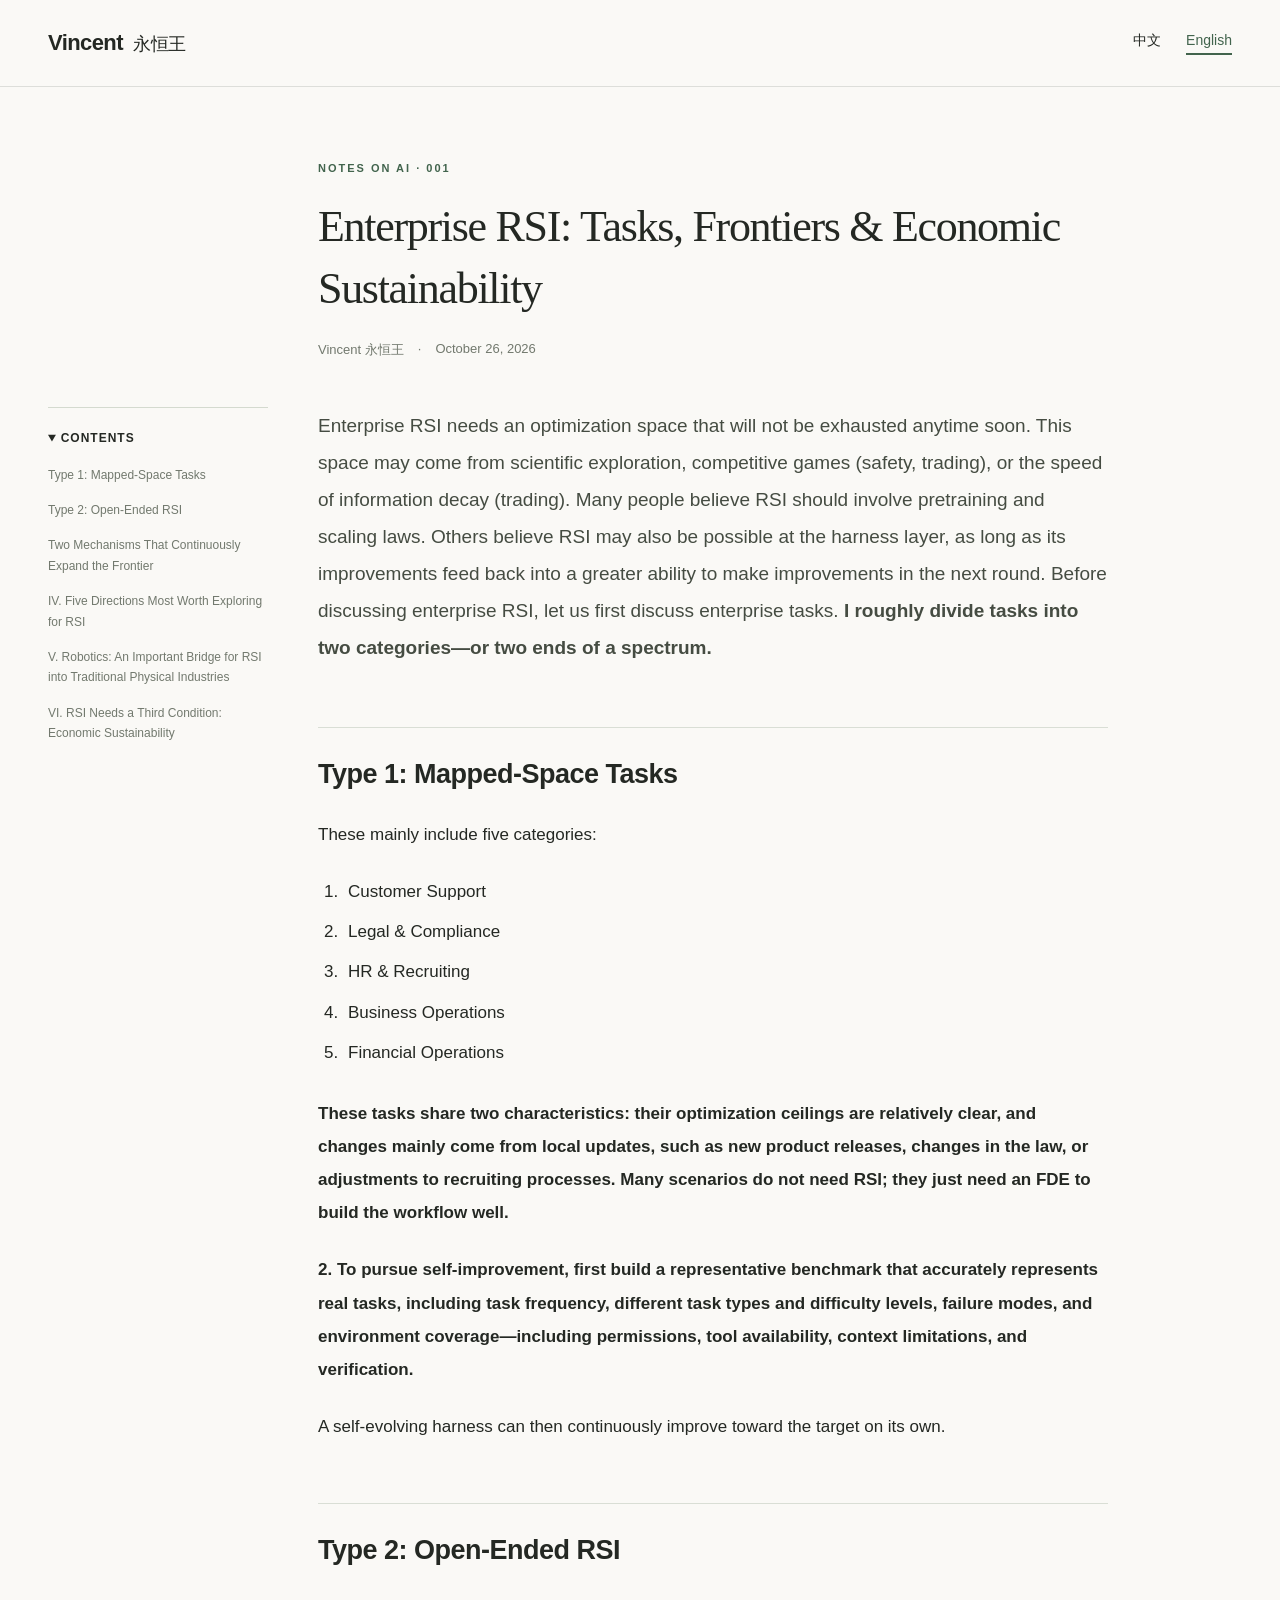
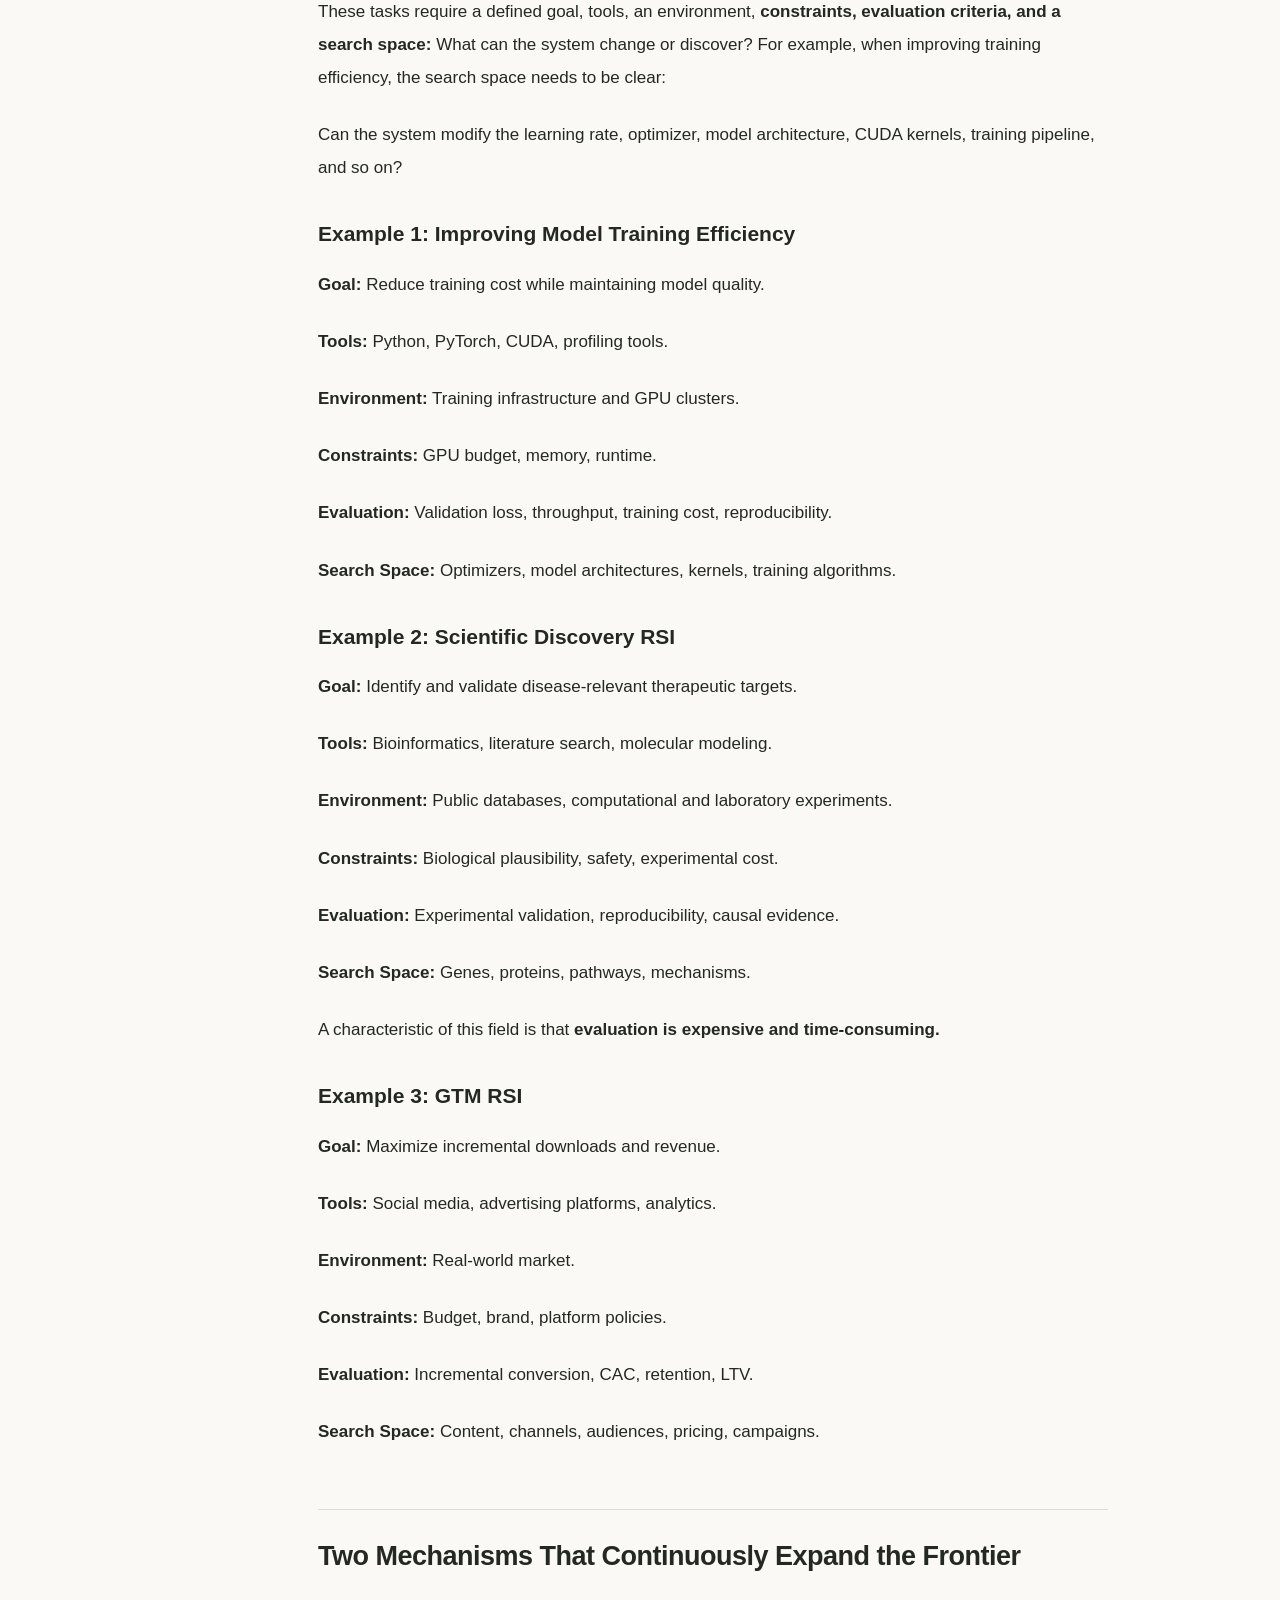
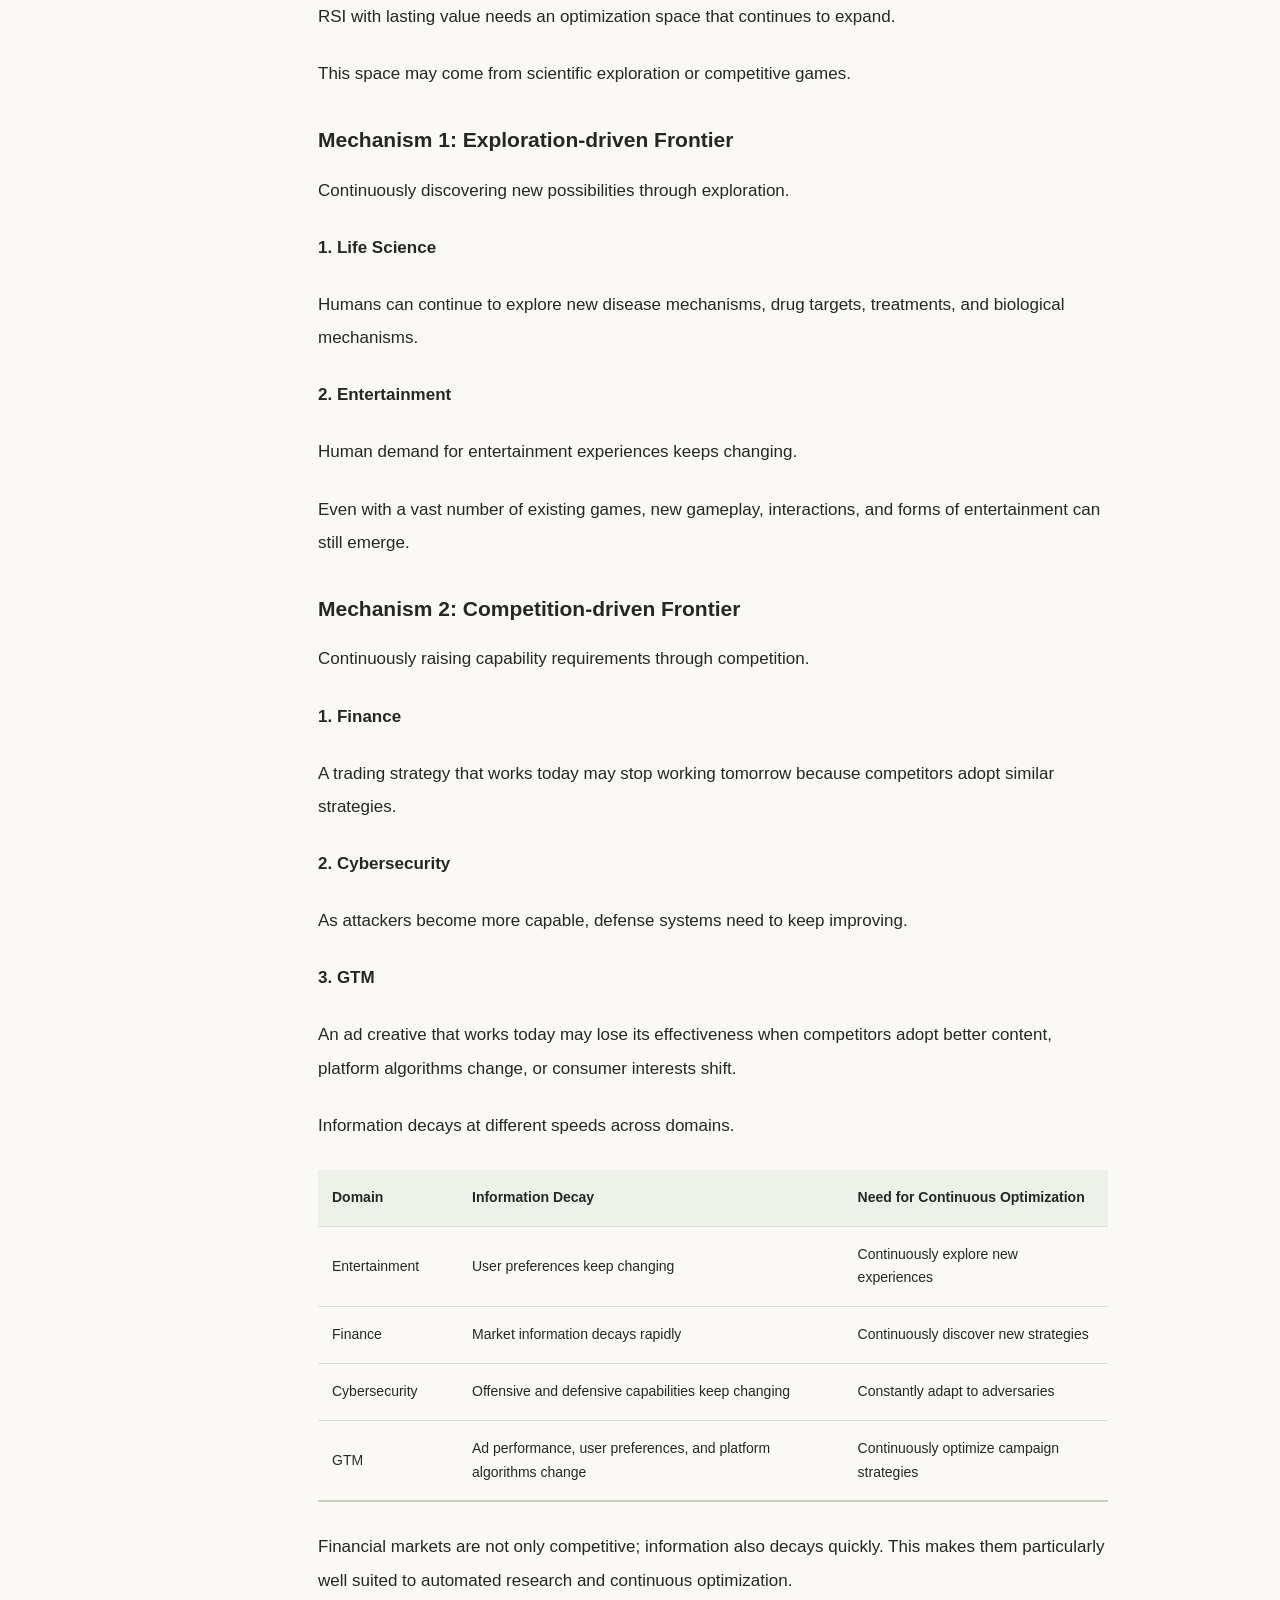
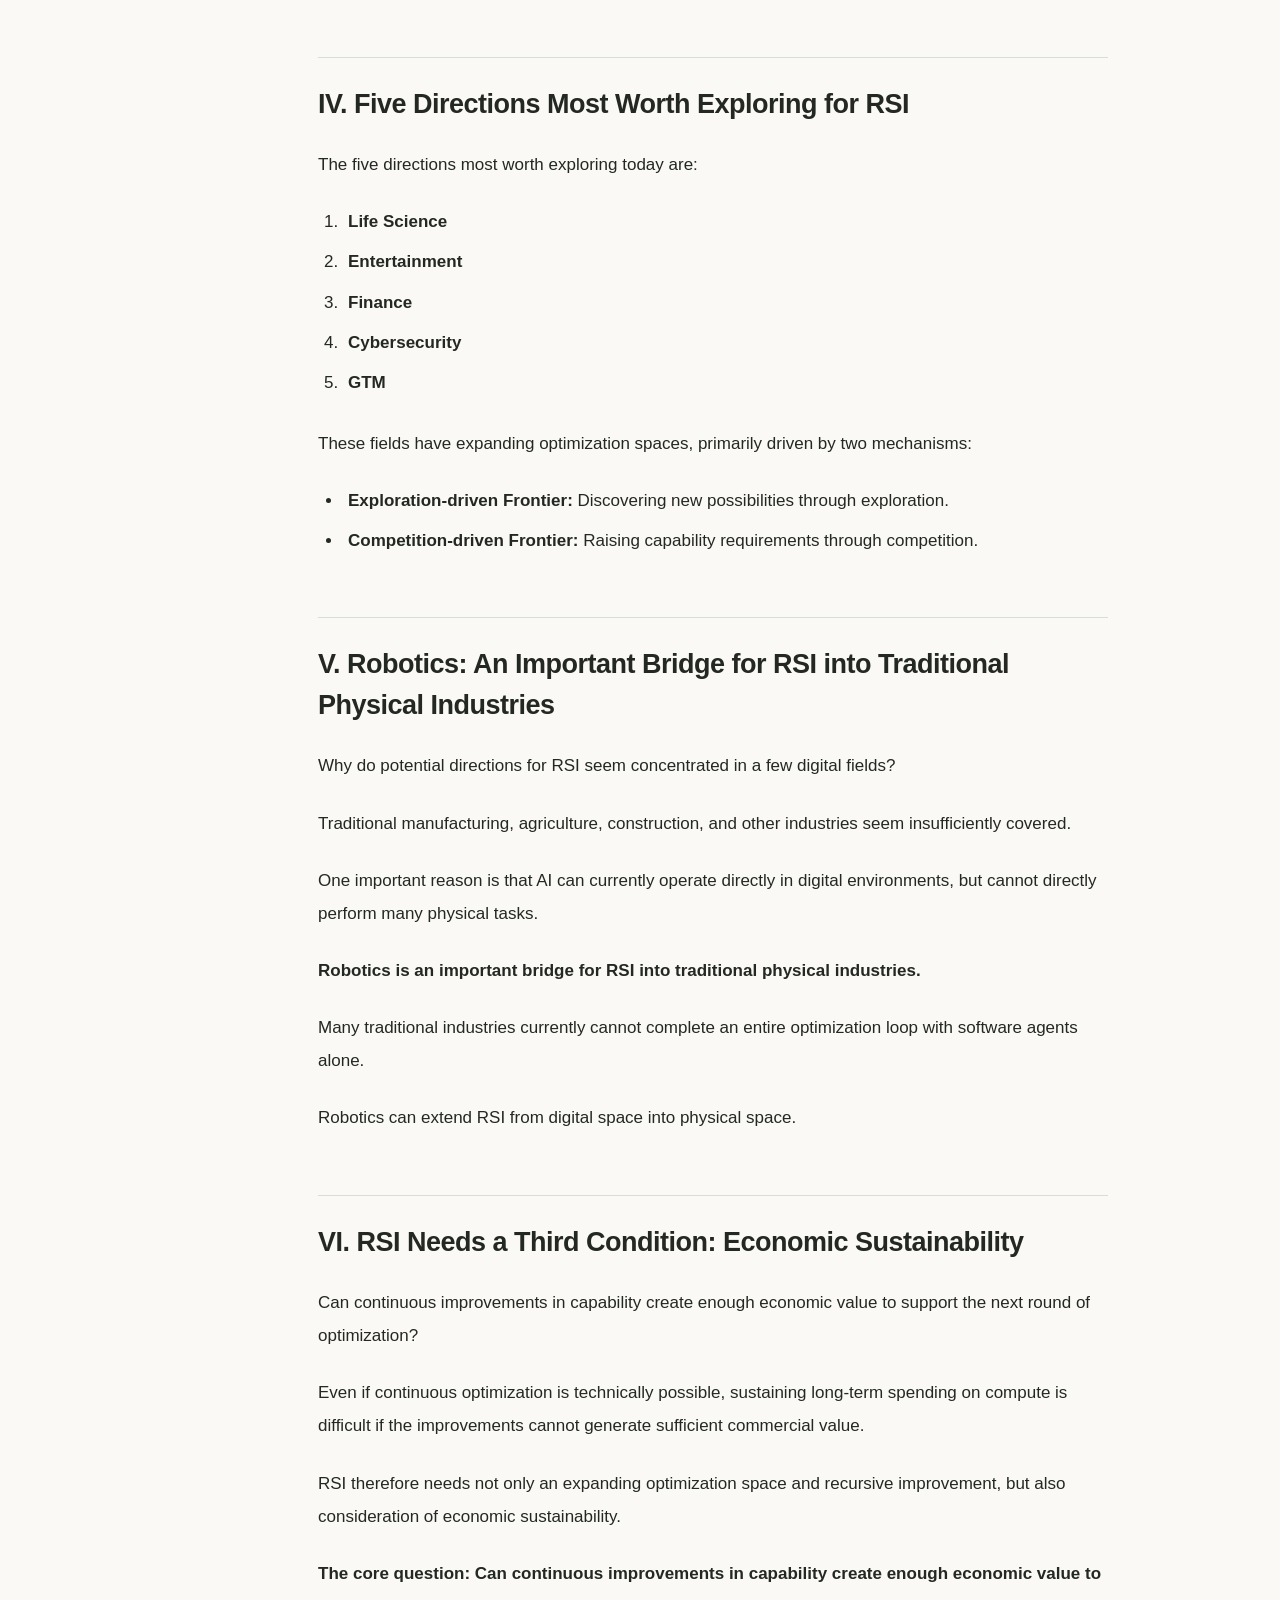
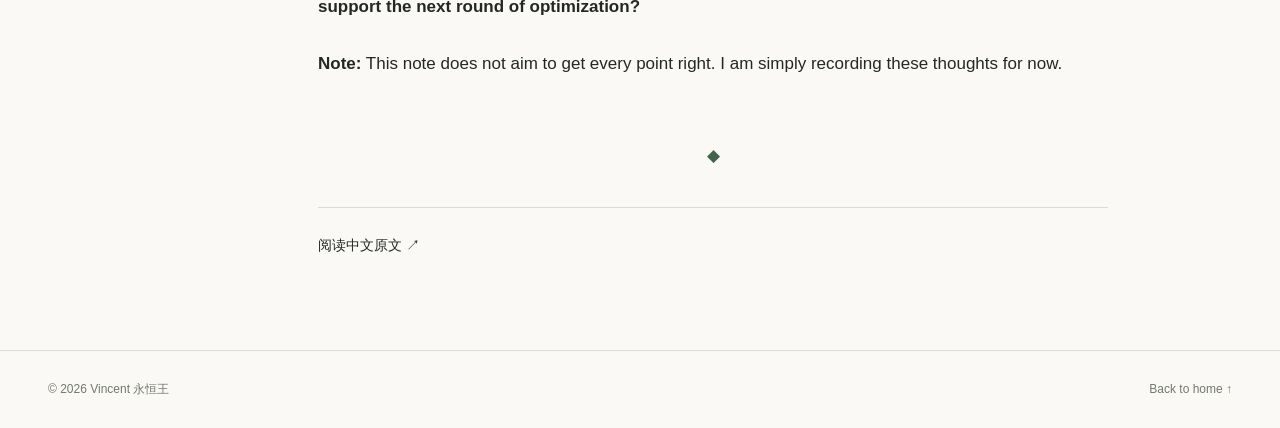
==== en/enterprise-rsi/index.html @ 2aed0933 "Publish bilingual enterprise RSI note dated 2026-10-26" ====
<!doctype html><html lang="en"><head><meta charset="utf-8"><meta name="viewport" content="width=device-width,initial-scale=1"><title>Enterprise RSI: Tasks, Frontiers & Economic Sustainability · Vincent 永恒王</title><meta name="description" content="Personal notes on enterprise tasks, recursive self-improvement, and economic sustainability."><meta name="author" content="Vincent 永恒王"><link rel="stylesheet" href="../../style.css"><link rel="alternate" hreflang="zh" href="../../zh/enterprise-rsi/"></head><body><a class="skip" href="#article">Skip to article</a><header><a class="brand" href="../../">Vincent <span>永恒王</span></a><nav aria-label="Language"><a  href="../../zh/enterprise-rsi/">中文</a><a aria-current="page" href="../../en/enterprise-rsi/">English</a></nav></header><main><div class="intro"><div class="eyebrow">NOTES ON AI · 001</div><h1>Enterprise RSI: Tasks, Frontiers & Economic Sustainability</h1><div class="meta">Vincent 永恒王 <span>·</span> <time datetime="2026-10-26">October 26, 2026</time></div></div><div class="layout"><aside><details open><summary>CONTENTS</summary><a href="#section-1">Type 1: Mapped-Space Tasks</a><a href="#section-2">Type 2: Open-Ended RSI</a><a href="#section-6">Two Mechanisms That Continuously Expand the Frontier</a><a href="#section-9">IV. Five Directions Most Worth Exploring for RSI</a><a href="#section-10">V. Robotics: An Important Bridge for RSI into Traditional Physical Industries</a><a href="#section-11">VI. RSI Needs a Third Condition: Economic Sustainability</a></details></aside><article id="article"><p>Enterprise RSI needs an optimization space that will not be exhausted anytime soon. This space may come from scientific exploration, competitive games (safety, trading), or the speed of information decay (trading). Many people believe RSI should involve pretraining and scaling laws. Others believe RSI may also be possible at the harness layer, as long as its improvements feed back into a greater ability to make improvements in the next round. Before discussing enterprise RSI, let us first discuss enterprise tasks. <strong>I roughly divide tasks into two categories—or two ends of a spectrum.</strong></p>
<h2 id="section-1">Type 1: Mapped-Space Tasks</h2>
<p>These mainly include five categories:</p>
<ol><li>Customer Support</li><li>Legal &amp; Compliance</li><li>HR &amp; Recruiting</li><li>Business Operations</li><li>Financial Operations</li></ol>
<p><strong>These tasks share two characteristics: their optimization ceilings are relatively clear, and changes mainly come from local updates, such as new product releases, changes in the law, or adjustments to recruiting processes. Many scenarios do not need RSI; they just need an FDE to build the workflow well.</strong></p>
<p><strong>2. To pursue self-improvement, first build a representative benchmark that accurately represents real tasks, including task frequency, different task types and difficulty levels, failure modes, and environment coverage—including permissions, tool availability, context limitations, and verification.</strong></p>
<p>A self-evolving harness can then continuously improve toward the target on its own.</p>
<h2 id="section-2">Type 2: Open-Ended RSI</h2>
<p>These tasks require a defined goal, tools, an environment, <strong>constraints, evaluation criteria, and a search space:</strong> What can the system change or discover? For example, when improving training efficiency, the search space needs to be clear:</p>
<p>Can the system modify the learning rate, optimizer, model architecture, CUDA kernels, training pipeline, and so on?</p>
<h3 id="section-3">Example 1: Improving Model Training Efficiency</h3>
<p><strong>Goal:</strong> Reduce training cost while maintaining model quality.</p>
<p><strong>Tools:</strong> Python, PyTorch, CUDA, profiling tools.</p>
<p><strong>Environment:</strong> Training infrastructure and GPU clusters.</p>
<p><strong>Constraints:</strong> GPU budget, memory, runtime.</p>
<p><strong>Evaluation:</strong> Validation loss, throughput, training cost, reproducibility.</p>
<p><strong>Search Space:</strong> Optimizers, model architectures, kernels, training algorithms.</p>
<h3 id="section-4">Example 2: Scientific Discovery RSI</h3>
<p><strong>Goal:</strong> Identify and validate disease-relevant therapeutic targets.</p>
<p><strong>Tools:</strong> Bioinformatics, literature search, molecular modeling.</p>
<p><strong>Environment:</strong> Public databases, computational and laboratory experiments.</p>
<p><strong>Constraints:</strong> Biological plausibility, safety, experimental cost.</p>
<p><strong>Evaluation:</strong> Experimental validation, reproducibility, causal evidence.</p>
<p><strong>Search Space:</strong> Genes, proteins, pathways, mechanisms.</p>
<p>A characteristic of this field is that <strong>evaluation is expensive and time-consuming.</strong></p>
<h3 id="section-5">Example 3: GTM RSI</h3>
<p><strong>Goal:</strong> Maximize incremental downloads and revenue.</p>
<p><strong>Tools:</strong> Social media, advertising platforms, analytics.</p>
<p><strong>Environment:</strong> Real-world market.</p>
<p><strong>Constraints:</strong> Budget, brand, platform policies.</p>
<p><strong>Evaluation:</strong> Incremental conversion, CAC, retention, LTV.</p>
<p><strong>Search Space:</strong> Content, channels, audiences, pricing, campaigns.</p>
<h2 id="section-6">Two Mechanisms That Continuously Expand the Frontier</h2>
<p>RSI with lasting value needs an optimization space that continues to expand.</p>
<p>This space may come from scientific exploration or competitive games.</p>
<h3 id="section-7">Mechanism 1: Exploration-driven Frontier</h3>
<p>Continuously discovering new possibilities through exploration.</p>
<p><strong>1. Life Science</strong></p>
<p>Humans can continue to explore new disease mechanisms, drug targets, treatments, and biological mechanisms.</p>
<p><strong>2. Entertainment</strong></p>
<p>Human demand for entertainment experiences keeps changing.</p>
<p>Even with a vast number of existing games, new gameplay, interactions, and forms of entertainment can still emerge.</p>
<h3 id="section-8">Mechanism 2: Competition-driven Frontier</h3>
<p>Continuously raising capability requirements through competition.</p>
<p><strong>1. Finance</strong></p>
<p>A trading strategy that works today may stop working tomorrow because competitors adopt similar strategies.</p>
<p><strong>2. Cybersecurity</strong></p>
<p>As attackers become more capable, defense systems need to keep improving.</p>
<p><strong>3. GTM</strong></p>
<p>An ad creative that works today may lose its effectiveness when competitors adopt better content, platform algorithms change, or consumer interests shift.</p>
<p>Information decays at different speeds across domains.</p>
<div class="table-wrap"><table><thead><tr><th>Domain</th><th>Information Decay</th><th>Need for Continuous Optimization</th></tr></thead><tbody>
<tr><td>Entertainment</td><td>User preferences keep changing</td><td>Continuously explore new experiences</td></tr>
<tr><td>Finance</td><td>Market information decays rapidly</td><td>Continuously discover new strategies</td></tr>
<tr><td>Cybersecurity</td><td>Offensive and defensive capabilities keep changing</td><td>Constantly adapt to adversaries</td></tr>
<tr><td>GTM</td><td>Ad performance, user preferences, and platform algorithms change</td><td>Continuously optimize campaign strategies</td></tr>
</tbody></table></div>
<p>Financial markets are not only competitive; information also decays quickly. This makes them particularly well suited to automated research and continuous optimization.</p>
<h2 id="section-9">IV. Five Directions Most Worth Exploring for RSI</h2>
<p>The five directions most worth exploring today are:</p>
<ol><li><strong>Life Science</strong></li><li><strong>Entertainment</strong></li><li><strong>Finance</strong></li><li><strong>Cybersecurity</strong></li><li><strong>GTM</strong></li></ol>
<p>These fields have expanding optimization spaces, primarily driven by two mechanisms:</p>
<ul><li><strong>Exploration-driven Frontier:</strong> Discovering new possibilities through exploration.</li><li><strong>Competition-driven Frontier:</strong> Raising capability requirements through competition.</li></ul>
<h2 id="section-10">V. Robotics: An Important Bridge for RSI into Traditional Physical Industries</h2>
<p>Why do potential directions for RSI seem concentrated in a few digital fields?</p>
<p>Traditional manufacturing, agriculture, construction, and other industries seem insufficiently covered.</p>
<p>One important reason is that AI can currently operate directly in digital environments, but cannot directly perform many physical tasks.</p>
<p><strong>Robotics is an important bridge for RSI into traditional physical industries.</strong></p>
<p>Many traditional industries currently cannot complete an entire optimization loop with software agents alone.</p>
<p>Robotics can extend RSI from digital space into physical space.</p>
<h2 id="section-11">VI. RSI Needs a Third Condition: Economic Sustainability</h2>
<p>Can continuous improvements in capability create enough economic value to support the next round of optimization?</p>
<p>Even if continuous optimization is technically possible, sustaining long-term spending on compute is difficult if the improvements cannot generate sufficient commercial value.</p>
<p>RSI therefore needs not only an expanding optimization space and recursive improvement, but also consideration of economic sustainability.</p>
<p><strong>The core question: Can continuous improvements in capability create enough economic value to support the next round of optimization?</strong></p>
<p><strong>Note:</strong> This note does not aim to get every point right. I am simply recording these thoughts for now.</p><div class="endmark">◆</div><a class="translation" href="../../zh/enterprise-rsi/">阅读中文原文 ↗</a></article></div></main><footer>© 2026 Vincent 永恒王 <a href="../../">Back to home ↑</a></footer></body></html>
---- style.css ----
:root{--paper:#faf9f6;--ink:#242823;--muted:#72796e;--line:#ddd ed6;--green:#42644d}*{box-sizing:border-box}html{scroll-behavior:smooth}body{margin:0;background:var(--paper);color:var(--ink);font-family:-apple-system,BlinkMacSystemFont,"Segoe UI","PingFang SC","Microsoft YaHei",sans-serif}a{color:inherit;text-decoration:none}a:hover{color:var(--green);text-decoration:underline;text-underline-offset:5px}header,footer{max-width:1280px;margin:auto;padding:30px 48px;display:flex;justify-content:space-between;align-items:center}header{border-bottom:1px solid #dddeda}.brand{font-size:22px;font-weight:650;letter-spacing:-.6px}.brand span{font-size:18px;font-weight:450;margin-left:5px}nav{display:flex;gap:25px;font-size:14px}nav a[aria-current]{color:var(--green);border-bottom:2px solid var(--green);padding-bottom:5px}main{max-width:1184px;margin:auto}.intro{padding:75px 0 48px;margin-left:270px;max-width:790px}.eyebrow{font-size:11px;font-weight:650;letter-spacing:2px;color:var(--green)}intro h1,h1{font-family:Georgia,"Songti SC",serif;font-weight:500;line-height:1.4;font-size:44px;letter-spacing:-1.3px;margin:22px 0}.meta{font-size:13px;color:var(--muted);display:flex;gap:14px}.layout{display:grid;grid-template-columns:220px minmax(0,790px);gap:50px}aside{font-size:12px;line-height:1.7}details{position:sticky;top:32px;border-top:1px solid #d4dacf;padding-top:20px}summary{font-weight:650;letter-spacing:1px;margin-bottom:16px}aside a{display:block;color:var(--muted);margin:15px 0}article{font-size:17px;line-height:1.95;overflow-wrap:anywhere}article>p:first-child{font-size:19px;color:#454c42;margin-top:0}p{margin:0 0 24px}strong{font-weight:620}h2{font-size:27px;line-height:1.5;letter-spacing:-.5px;margin:60px 0 24px;padding-top:26px;border-top:1px solid #d9ded5;scroll-margin-top:30px}h3{font-size:21px;line-height:1.5;margin:34px 0 18px;scroll-margin-top:30px}li{padding-left:5px;margin:7px 0}ul,ol{padding-left:25px;margin-bottom:28px}.table-wrap{overflow:auto;margin:28px 0}table{width:100%;border-collapse:collapse;font-size:14px;line-height:1.7}th,td{text-align:left;padding:16px 14px;border-bottom:1px solid #d9ded5;min-width:140px}th{background:#eef1e9;font-weight:600}tr:last-child td{border-bottom:2px solid #c6cebf}.endmark{text-align:center;color:var(--green);padding:35px}.translation{display:block;font-size:14px;border-top:1px solid #d9ded5;padding-top:24px}footer{font-size:12px;color:var(--muted);margin-top:90px;border-top:1px solid #d9ded5}.home{padding:90px 0 40px}.home h1{font-size:64px;line-height:1.3}.home em{font-weight:400;color:var(--green)}.subtitle{color:var(--muted);margin:25px 0 70px}.entry{border-top:1px solid #c9d1c3;padding-top:35px;display:grid;grid-template-columns:180px 1fr;gap:35px}.entry time{font-size:13px;color:var(--muted)}.entry h2{margin:14px 0;border:0;padding:0}.entry p{color:var(--muted);font-size:16px}.entry nav{margin-top:30px;color:var(--green)}.skip{position:absolute;left:16px;top:-100px;background:white;padding:10px}.skip:focus{top:10px}a:focus-visible,summary:focus-visible{outline:2px solid var(--green);outline-offset:5px}@media(max-width:1250px){main{padding-left:35px;padding-right:35px}.home{padding:70px 35px}}@media(max-width:780px){header,footer{padding:24px}.brand{font-size:18px}.brand span{font-size:15px}nav{gap:18px}.intro{margin:0;padding:45px 0 32px}h1{font-size:33px}.layout{display:block}aside{margin:0 0 35px}details{position:static}article{font-size:16px}article>p:first-child{font-size:17px}main{padding:0 24px}h2{font-size:24px;margin-top:42px}.home{padding:55px 24px}.home h1{font-size:43px}.entry{display:block}.entry time{display:block;margin-bottom:25px}.meta{flex-wrap:wrap;gap:8px}.eyebrow{letter-spacing:1.5px}footer{margin-top:55px}}@media(prefers-reduced-motion:reduce){html{scroll-behavior:auto}}@media print{aside,nav,.translation,.skip{display:none}.intro{margin:0;padding:20px 0}.layout{display:block}body{background:white}article{font-size:11pt}h2,h3{break-after:avoid}footer{margin-top:20px}}
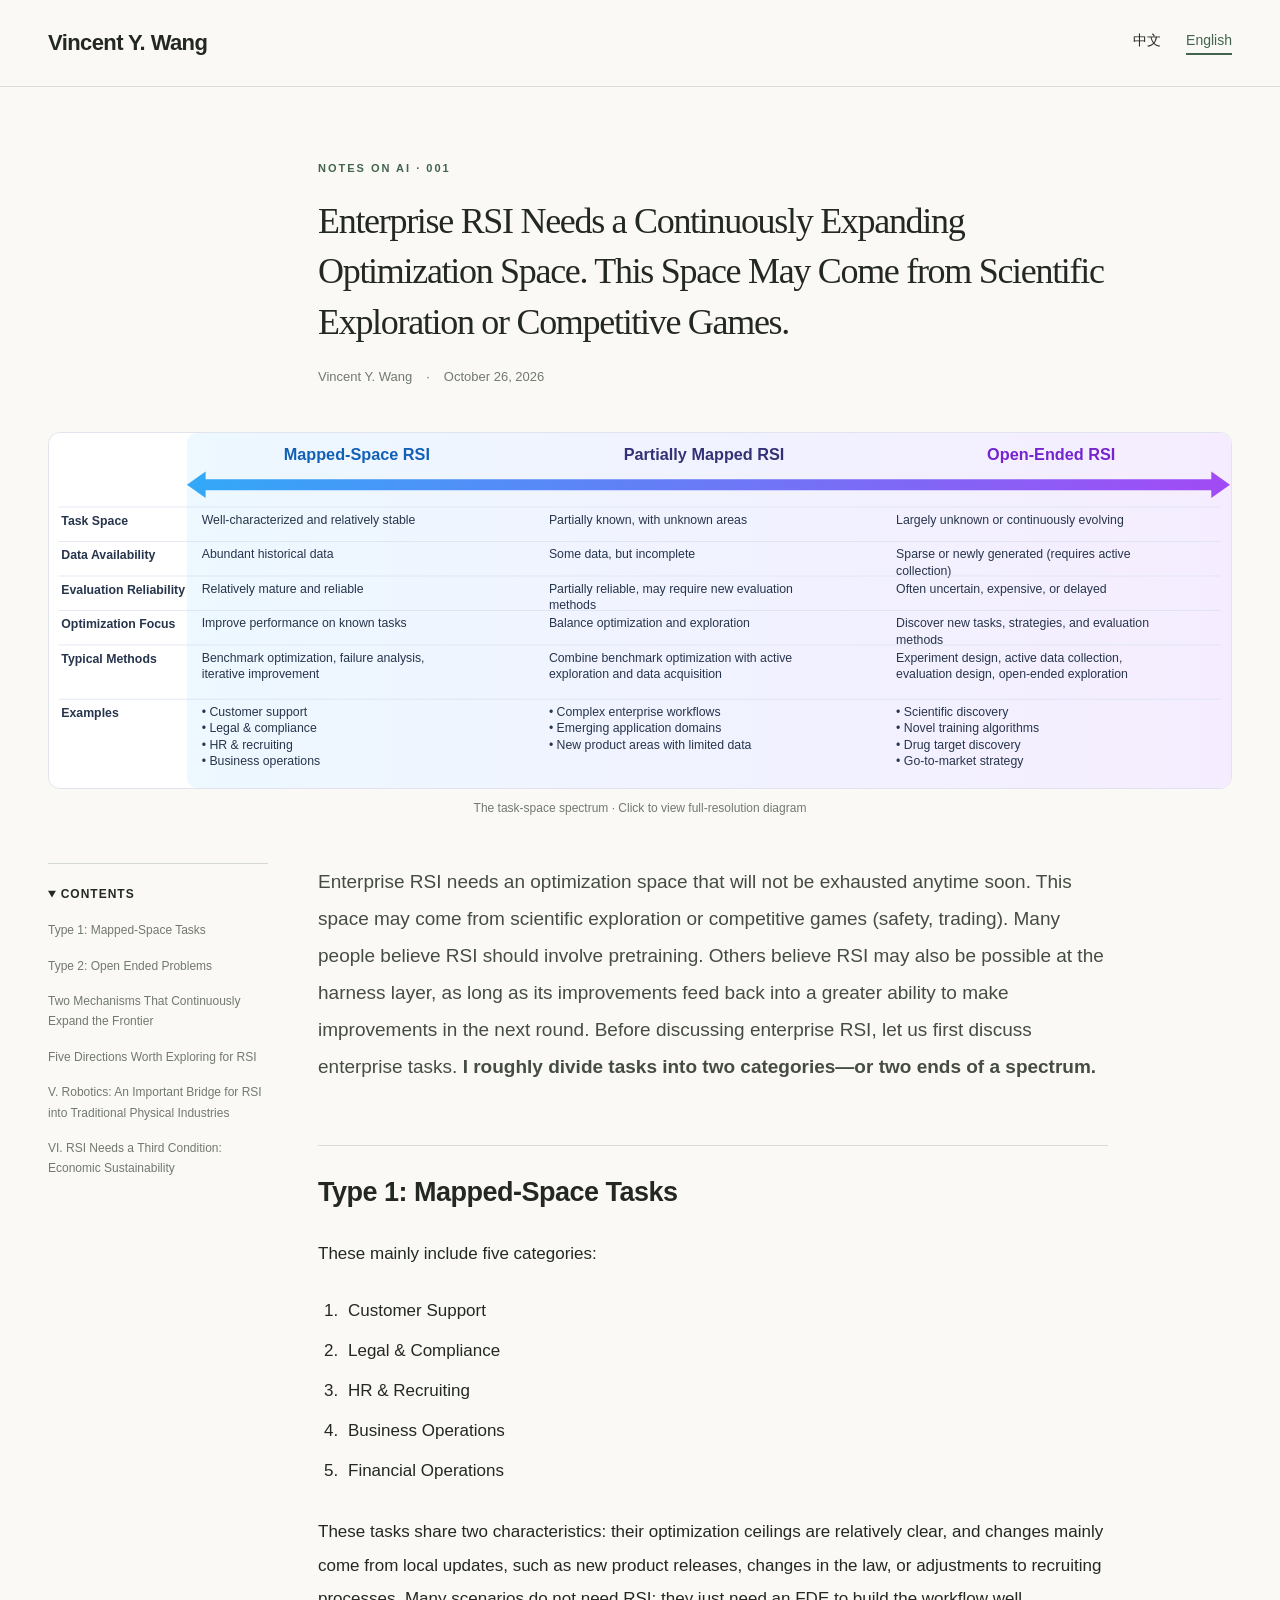
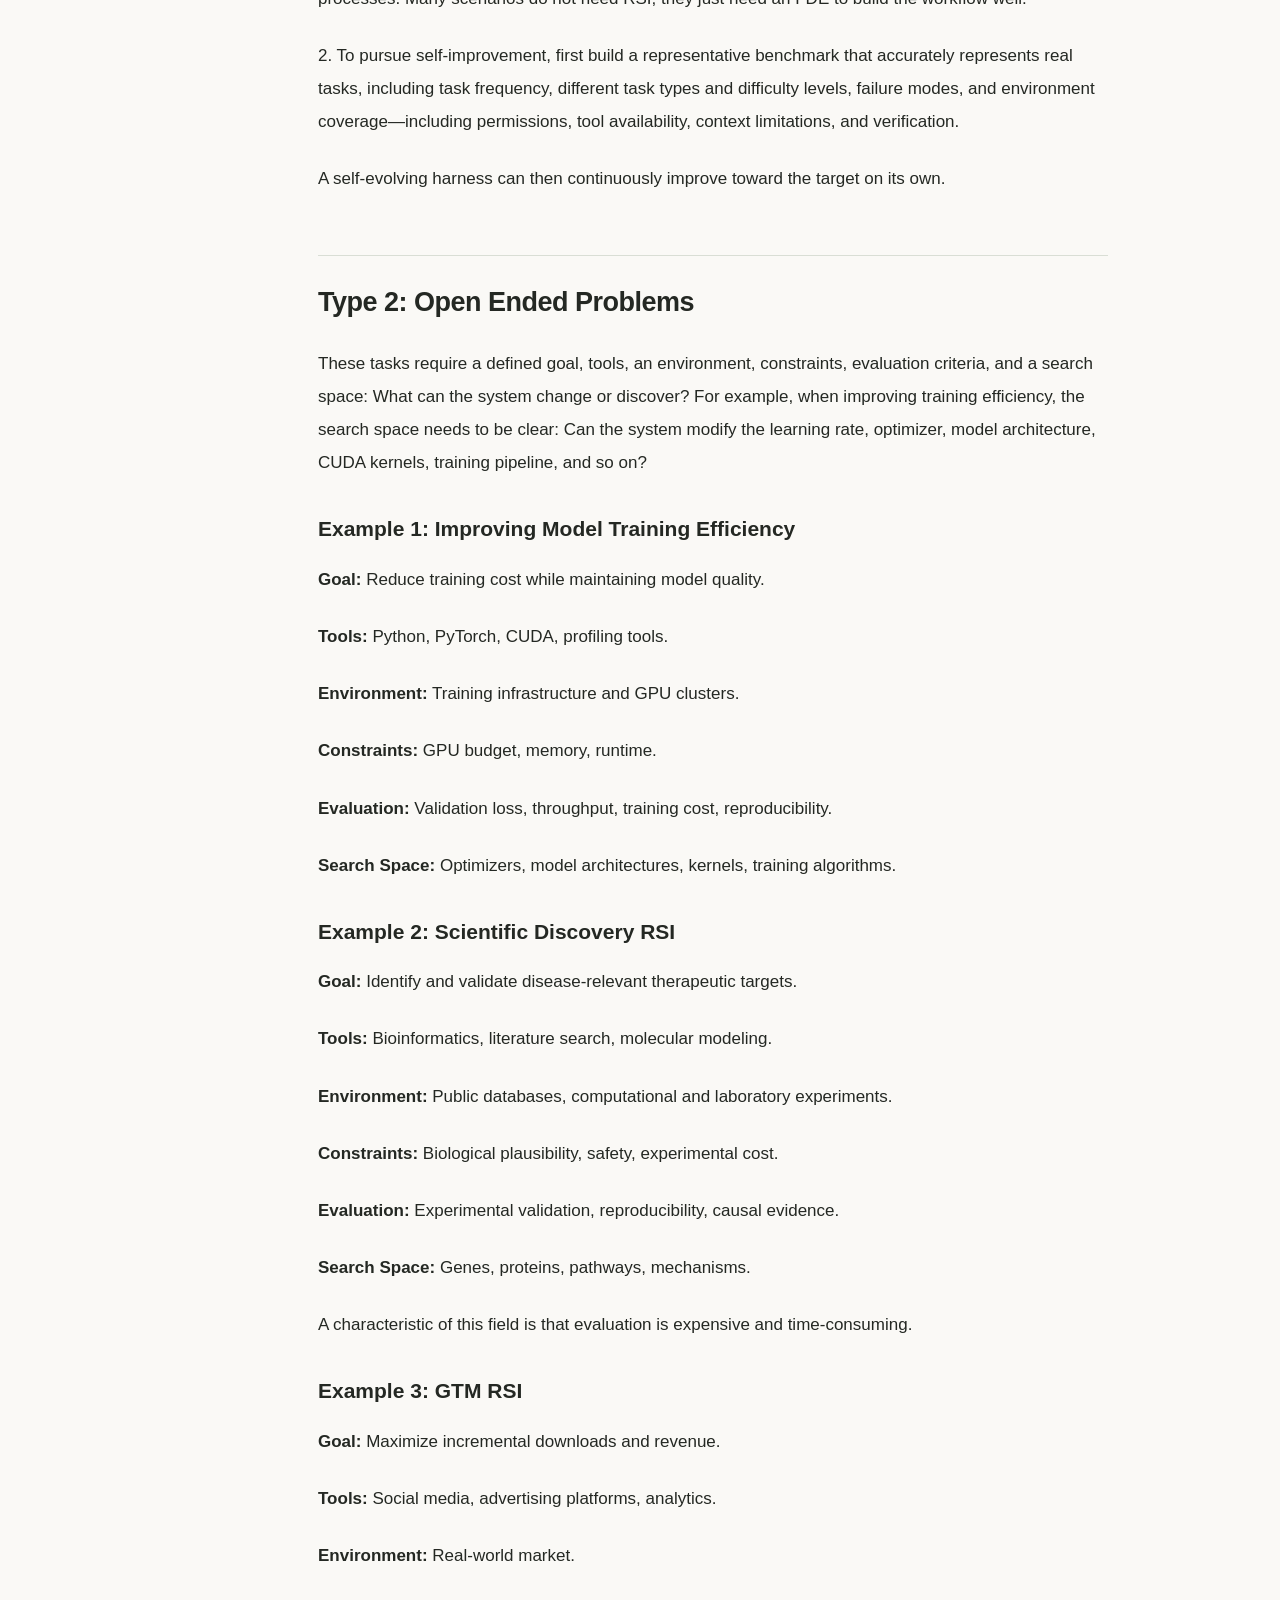
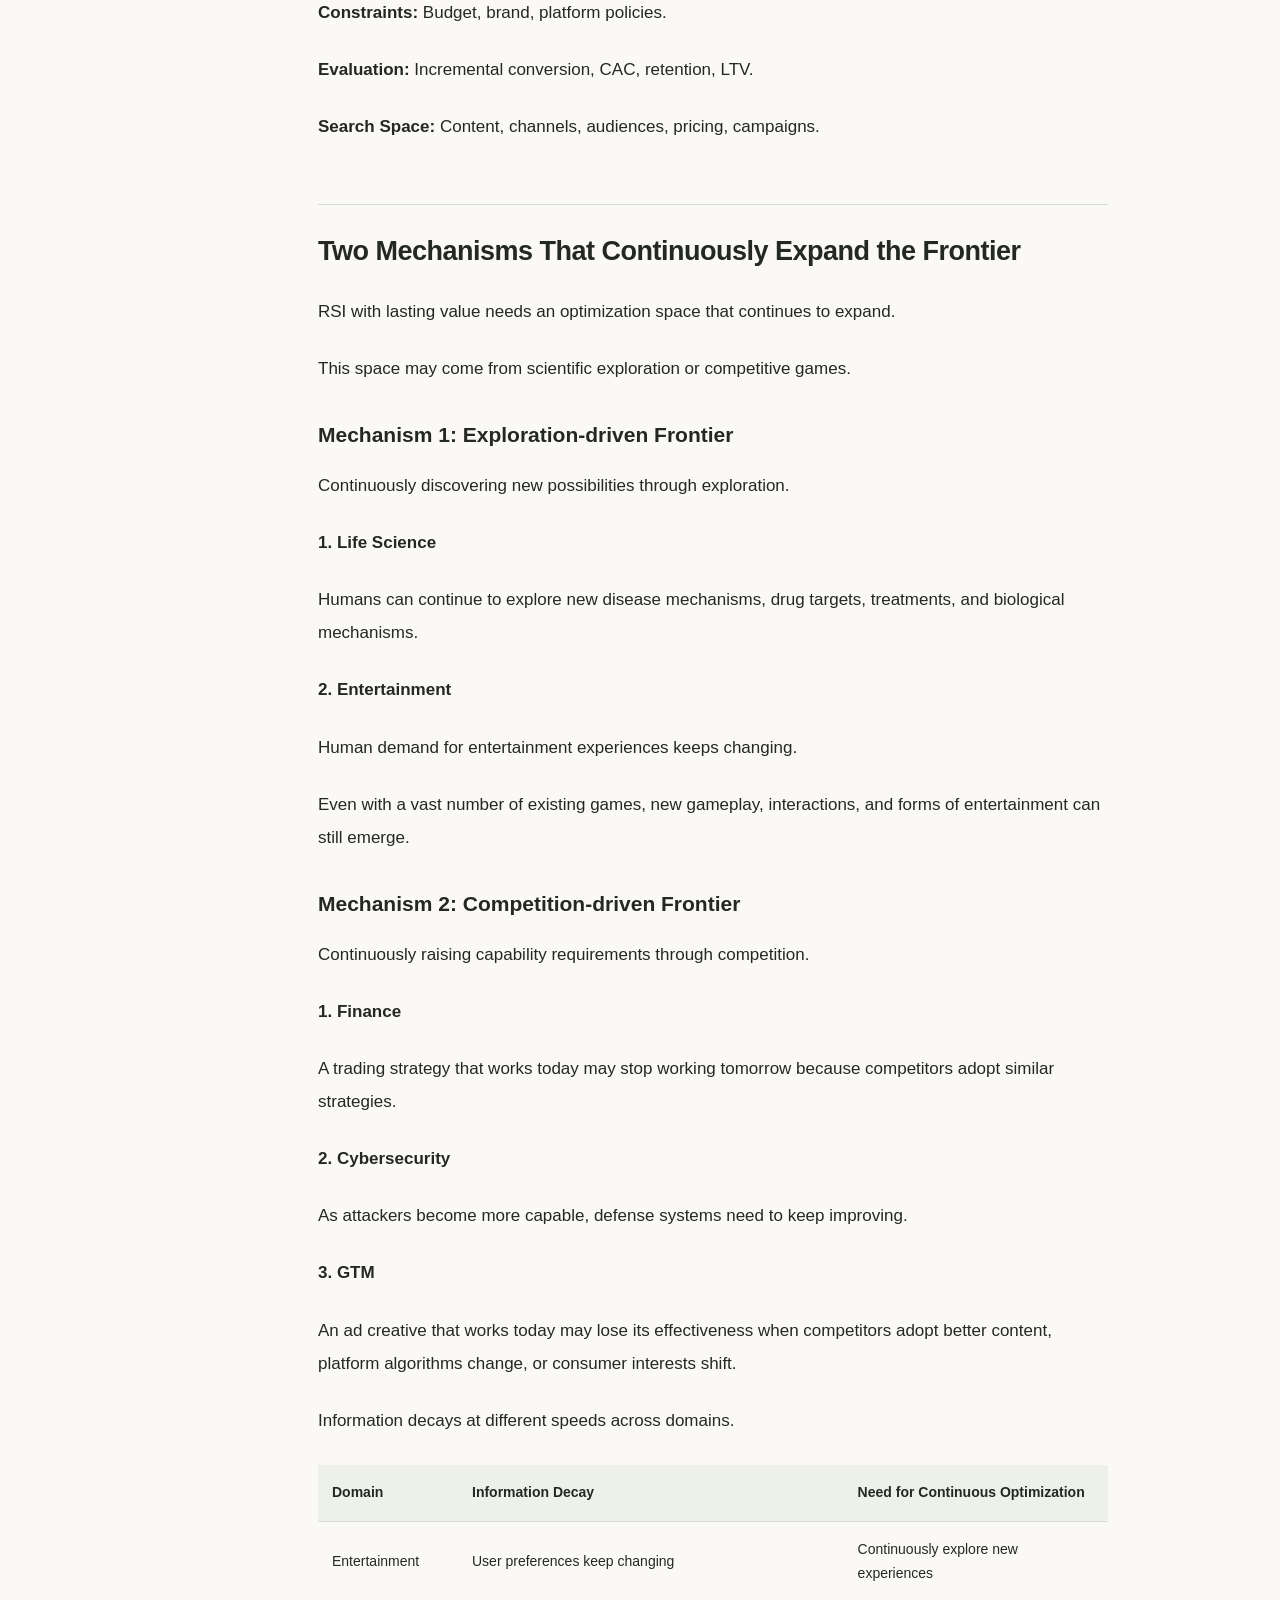
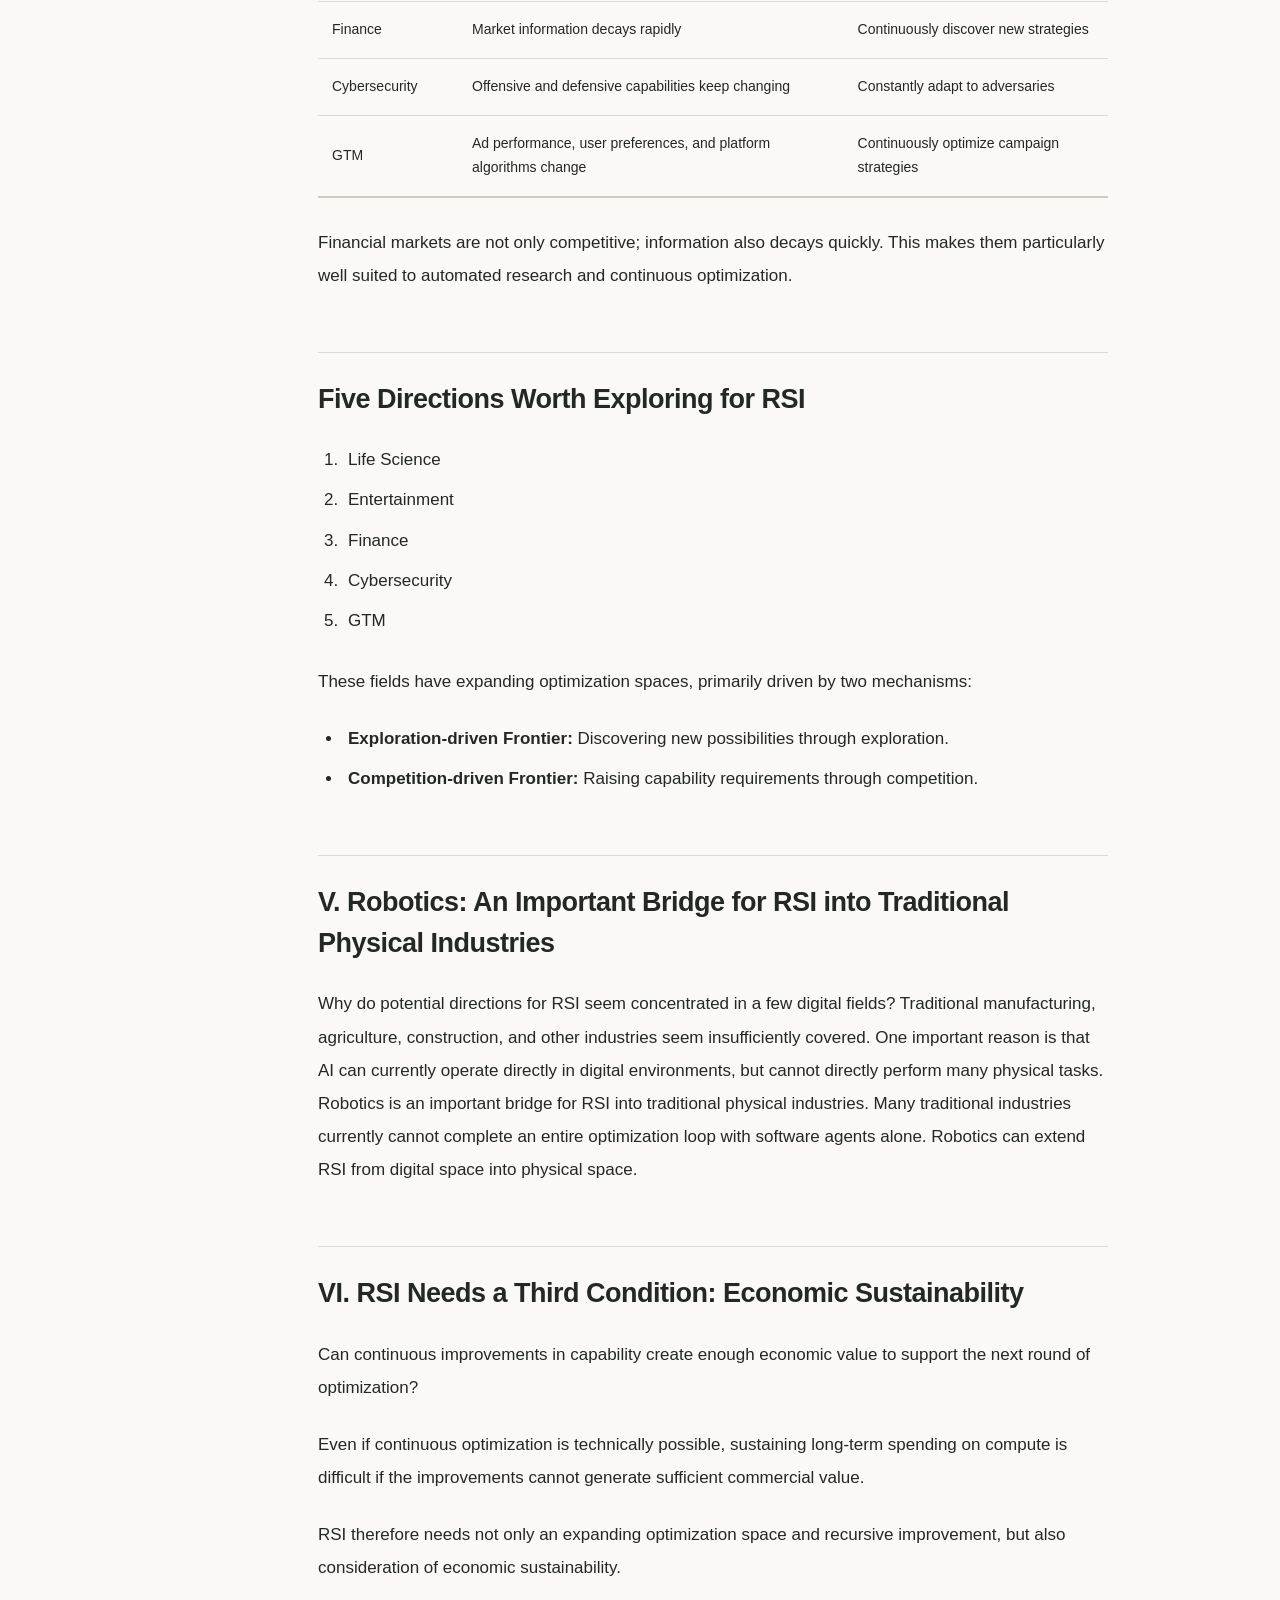
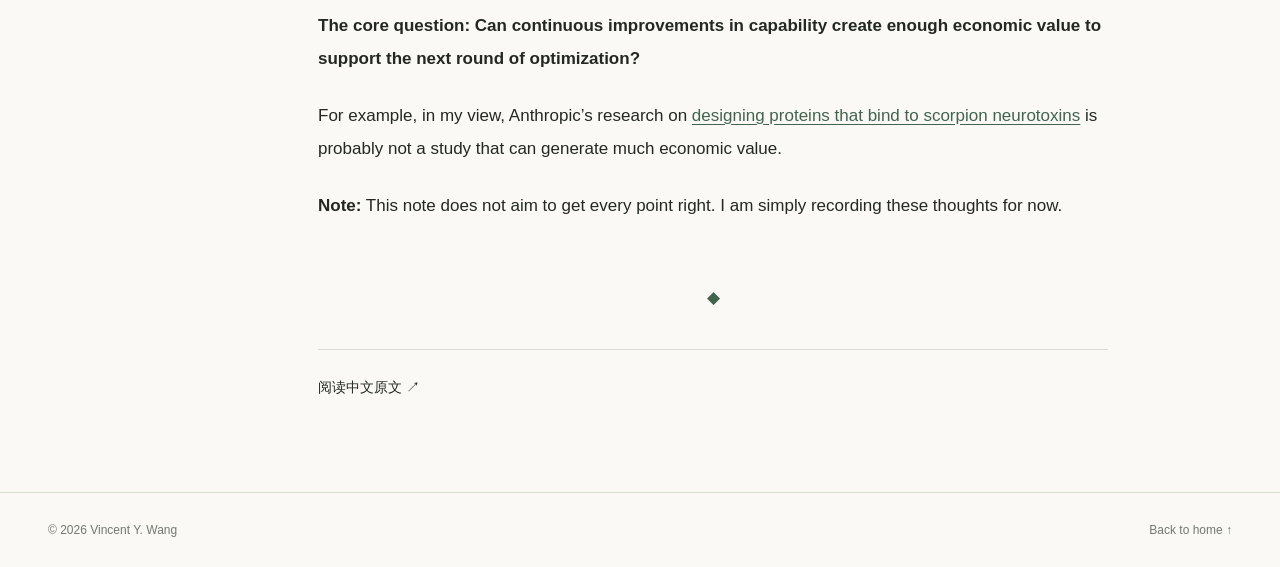
==== commit 4aa6e30c: "Revise bilingual RSI essay and add high-resolution spectrum diagrams" ====
--- a/en/enterprise-rsi/index.html
+++ b/en/enterprise-rsi/index.html
@@ -1,13 +1,12 @@
-<!doctype html><html lang="en"><head><meta charset="utf-8"><meta name="viewport" content="width=device-width,initial-scale=1"><title>Enterprise RSI: Tasks, Frontiers & Economic Sustainability · Vincent 永恒王</title><meta name="description" content="Personal notes on enterprise tasks, recursive self-improvement, and economic sustainability."><meta name="author" content="Vincent 永恒王"><link rel="stylesheet" href="../../style.css"><link rel="alternate" hreflang="zh" href="../../zh/enterprise-rsi/"></head><body><a class="skip" href="#article">Skip to article</a><header><a class="brand" href="../../">Vincent <span>永恒王</span></a><nav aria-label="Language"><a  href="../../zh/enterprise-rsi/">中文</a><a aria-current="page" href="../../en/enterprise-rsi/">English</a></nav></header><main><div class="intro"><div class="eyebrow">NOTES ON AI · 001</div><h1>Enterprise RSI: Tasks, Frontiers & Economic Sustainability</h1><div class="meta">Vincent 永恒王 <span>·</span> <time datetime="2026-10-26">October 26, 2026</time></div></div><div class="layout"><aside><details open><summary>CONTENTS</summary><a href="#section-1">Type 1: Mapped-Space Tasks</a><a href="#section-2">Type 2: Open-Ended RSI</a><a href="#section-6">Two Mechanisms That Continuously Expand the Frontier</a><a href="#section-9">IV. Five Directions Most Worth Exploring for RSI</a><a href="#section-10">V. Robotics: An Important Bridge for RSI into Traditional Physical Industries</a><a href="#section-11">VI. RSI Needs a Third Condition: Economic Sustainability</a></details></aside><article id="article"><p>Enterprise RSI needs an optimization space that will not be exhausted anytime soon. This space may come from scientific exploration, competitive games (safety, trading), or the speed of information decay (trading). Many people believe RSI should involve pretraining and scaling laws. Others believe RSI may also be possible at the harness layer, as long as its improvements feed back into a greater ability to make improvements in the next round. Before discussing enterprise RSI, let us first discuss enterprise tasks. <strong>I roughly divide tasks into two categories—or two ends of a spectrum.</strong></p>
+<!doctype html><html lang="en"><head><meta charset="utf-8"><meta name="viewport" content="width=device-width,initial-scale=1"><title>Enterprise RSI Needs a Continuously Expanding Optimization Space. This Space May Come from Scientific Exploration or Competitive Games. · Vincent Y. Wang</title><meta name="description" content="Personal notes on enterprise tasks, recursive self-improvement, and economic sustainability."><meta name="author" content="Vincent Y. Wang"><link rel="stylesheet" href="../../style.css"><link rel="alternate" hreflang="zh" href="../../zh/enterprise-rsi/"></head><body><a class="skip" href="#article">Skip to article</a><header><a class="brand" href="../../">Vincent Y. Wang</a><nav aria-label="Language"><a  href="../../zh/enterprise-rsi/">中文</a><a aria-current="page" href="../../en/enterprise-rsi/">English</a></nav></header><main><div class="intro"><div class="eyebrow">NOTES ON AI · 001</div><h1>Enterprise RSI Needs a Continuously Expanding Optimization Space. This Space May Come from Scientific Exploration or Competitive Games.</h1><div class="meta">Vincent Y. Wang <span>·</span> <time datetime="2026-10-26">October 26, 2026</time></div></div><figure class="spectrum"><a href="../../assets/rsi-spectrum-en.svg" target="_blank" rel="noopener"><img src="../../assets/rsi-spectrum-en.svg" alt="Comparison of mapped, partially mapped, and open-ended task spaces"></a><figcaption>The task-space spectrum · Click to view full-resolution diagram</figcaption></figure><div class="layout"><aside><details open><summary>CONTENTS</summary><a href="#section-1">Type 1: Mapped-Space Tasks</a><a href="#section-2">Type 2: Open Ended Problems</a><a href="#section-6">Two Mechanisms That Continuously Expand the Frontier</a><a href="#section-9">Five Directions Worth Exploring for RSI</a><a href="#section-10">V. Robotics: An Important Bridge for RSI into Traditional Physical Industries</a><a href="#section-11">VI. RSI Needs a Third Condition: Economic Sustainability</a></details></aside><article id="article"><p>Enterprise RSI needs an optimization space that will not be exhausted anytime soon. This space may come from scientific exploration or competitive games (safety, trading). Many people believe RSI should involve pretraining. Others believe RSI may also be possible at the harness layer, as long as its improvements feed back into a greater ability to make improvements in the next round. Before discussing enterprise RSI, let us first discuss enterprise tasks. <strong>I roughly divide tasks into two categories—or two ends of a spectrum.</strong></p>
 <h2 id="section-1">Type 1: Mapped-Space Tasks</h2>
 <p>These mainly include five categories:</p>
 <ol><li>Customer Support</li><li>Legal &amp; Compliance</li><li>HR &amp; Recruiting</li><li>Business Operations</li><li>Financial Operations</li></ol>
-<p><strong>These tasks share two characteristics: their optimization ceilings are relatively clear, and changes mainly come from local updates, such as new product releases, changes in the law, or adjustments to recruiting processes. Many scenarios do not need RSI; they just need an FDE to build the workflow well.</strong></p>
-<p><strong>2. To pursue self-improvement, first build a representative benchmark that accurately represents real tasks, including task frequency, different task types and difficulty levels, failure modes, and environment coverage—including permissions, tool availability, context limitations, and verification.</strong></p>
+<p>These tasks share two characteristics: their optimization ceilings are relatively clear, and changes mainly come from local updates, such as new product releases, changes in the law, or adjustments to recruiting processes. Many scenarios do not need RSI; they just need an FDE to build the workflow well.</p>
+<p>2. To pursue self-improvement, first build a representative benchmark that accurately represents real tasks, including task frequency, different task types and difficulty levels, failure modes, and environment coverage—including permissions, tool availability, context limitations, and verification.</p>
 <p>A self-evolving harness can then continuously improve toward the target on its own.</p>
-<h2 id="section-2">Type 2: Open-Ended RSI</h2>
-<p>These tasks require a defined goal, tools, an environment, <strong>constraints, evaluation criteria, and a search space:</strong> What can the system change or discover? For example, when improving training efficiency, the search space needs to be clear:</p>
-<p>Can the system modify the learning rate, optimizer, model architecture, CUDA kernels, training pipeline, and so on?</p>
+<h2 id="section-2">Type 2: Open Ended Problems</h2>
+<p>These tasks require a defined goal, tools, an environment, constraints, evaluation criteria, and a search space: What can the system change or discover? For example, when improving training efficiency, the search space needs to be clear: Can the system modify the learning rate, optimizer, model architecture, CUDA kernels, training pipeline, and so on?</p>
 <h3 id="section-3">Example 1: Improving Model Training Efficiency</h3>
 <p><strong>Goal:</strong> Reduce training cost while maintaining model quality.</p>
 <p><strong>Tools:</strong> Python, PyTorch, CUDA, profiling tools.</p>
@@ -22,7 +21,7 @@
 <p><strong>Constraints:</strong> Biological plausibility, safety, experimental cost.</p>
 <p><strong>Evaluation:</strong> Experimental validation, reproducibility, causal evidence.</p>
 <p><strong>Search Space:</strong> Genes, proteins, pathways, mechanisms.</p>
-<p>A characteristic of this field is that <strong>evaluation is expensive and time-consuming.</strong></p>
+<p>A characteristic of this field is that evaluation is expensive and time-consuming.</p>
 <h3 id="section-5">Example 3: GTM RSI</h3>
 <p><strong>Goal:</strong> Maximize incremental downloads and revenue.</p>
 <p><strong>Tools:</strong> Social media, advertising platforms, analytics.</p>
@@ -56,21 +55,16 @@
 <tr><td>GTM</td><td>Ad performance, user preferences, and platform algorithms change</td><td>Continuously optimize campaign strategies</td></tr>
 </tbody></table></div>
 <p>Financial markets are not only competitive; information also decays quickly. This makes them particularly well suited to automated research and continuous optimization.</p>
-<h2 id="section-9">IV. Five Directions Most Worth Exploring for RSI</h2>
-<p>The five directions most worth exploring today are:</p>
-<ol><li><strong>Life Science</strong></li><li><strong>Entertainment</strong></li><li><strong>Finance</strong></li><li><strong>Cybersecurity</strong></li><li><strong>GTM</strong></li></ol>
+<h2 id="section-9">Five Directions Worth Exploring for RSI</h2>
+<ol><li>Life Science</li><li>Entertainment</li><li>Finance</li><li>Cybersecurity</li><li>GTM</li></ol>
 <p>These fields have expanding optimization spaces, primarily driven by two mechanisms:</p>
 <ul><li><strong>Exploration-driven Frontier:</strong> Discovering new possibilities through exploration.</li><li><strong>Competition-driven Frontier:</strong> Raising capability requirements through competition.</li></ul>
 <h2 id="section-10">V. Robotics: An Important Bridge for RSI into Traditional Physical Industries</h2>
-<p>Why do potential directions for RSI seem concentrated in a few digital fields?</p>
-<p>Traditional manufacturing, agriculture, construction, and other industries seem insufficiently covered.</p>
-<p>One important reason is that AI can currently operate directly in digital environments, but cannot directly perform many physical tasks.</p>
-<p><strong>Robotics is an important bridge for RSI into traditional physical industries.</strong></p>
-<p>Many traditional industries currently cannot complete an entire optimization loop with software agents alone.</p>
-<p>Robotics can extend RSI from digital space into physical space.</p>
+<p>Why do potential directions for RSI seem concentrated in a few digital fields? Traditional manufacturing, agriculture, construction, and other industries seem insufficiently covered. One important reason is that AI can currently operate directly in digital environments, but cannot directly perform many physical tasks. Robotics is an important bridge for RSI into traditional physical industries. Many traditional industries currently cannot complete an entire optimization loop with software agents alone. Robotics can extend RSI from digital space into physical space.</p>
 <h2 id="section-11">VI. RSI Needs a Third Condition: Economic Sustainability</h2>
 <p>Can continuous improvements in capability create enough economic value to support the next round of optimization?</p>
 <p>Even if continuous optimization is technically possible, sustaining long-term spending on compute is difficult if the improvements cannot generate sufficient commercial value.</p>
 <p>RSI therefore needs not only an expanding optimization space and recursive improvement, but also consideration of economic sustainability.</p>
 <p><strong>The core question: Can continuous improvements in capability create enough economic value to support the next round of optimization?</strong></p>
-<p><strong>Note:</strong> This note does not aim to get every point right. I am simply recording these thoughts for now.</p><div class="endmark">◆</div><a class="translation" href="../../zh/enterprise-rsi/">阅读中文原文 ↗</a></article></div></main><footer>© 2026 Vincent 永恒王 <a href="../../">Back to home ↑</a></footer></body></html>+<p>For example, in my view, Anthropic’s research on <a href="https://www.anthropic.com/research/claude-scorpion-toxin-binder-design">designing proteins that bind to scorpion neurotoxins</a> is probably not a study that can generate much economic value.</p>
+<p><strong>Note:</strong> This note does not aim to get every point right. I am simply recording these thoughts for now.</p><div class="endmark">◆</div><a class="translation" href="../../zh/enterprise-rsi/">阅读中文原文 ↗</a></article></div></main><footer>© 2026 Vincent Y. Wang <a href="../../">Back to home ↑</a></footer></body></html>
--- a/style.css
+++ b/style.css
@@ -1 +1,2 @@
 :root{--paper:#faf9f6;--ink:#242823;--muted:#72796e;--line:#ddd ed6;--green:#42644d}*{box-sizing:border-box}html{scroll-behavior:smooth}body{margin:0;background:var(--paper);color:var(--ink);font-family:-apple-system,BlinkMacSystemFont,"Segoe UI","PingFang SC","Microsoft YaHei",sans-serif}a{color:inherit;text-decoration:none}a:hover{color:var(--green);text-decoration:underline;text-underline-offset:5px}header,footer{max-width:1280px;margin:auto;padding:30px 48px;display:flex;justify-content:space-between;align-items:center}header{border-bottom:1px solid #dddeda}.brand{font-size:22px;font-weight:650;letter-spacing:-.6px}.brand span{font-size:18px;font-weight:450;margin-left:5px}nav{display:flex;gap:25px;font-size:14px}nav a[aria-current]{color:var(--green);border-bottom:2px solid var(--green);padding-bottom:5px}main{max-width:1184px;margin:auto}.intro{padding:75px 0 48px;margin-left:270px;max-width:790px}.eyebrow{font-size:11px;font-weight:650;letter-spacing:2px;color:var(--green)}intro h1,h1{font-family:Georgia,"Songti SC",serif;font-weight:500;line-height:1.4;font-size:44px;letter-spacing:-1.3px;margin:22px 0}.meta{font-size:13px;color:var(--muted);display:flex;gap:14px}.layout{display:grid;grid-template-columns:220px minmax(0,790px);gap:50px}aside{font-size:12px;line-height:1.7}details{position:sticky;top:32px;border-top:1px solid #d4dacf;padding-top:20px}summary{font-weight:650;letter-spacing:1px;margin-bottom:16px}aside a{display:block;color:var(--muted);margin:15px 0}article{font-size:17px;line-height:1.95;overflow-wrap:anywhere}article>p:first-child{font-size:19px;color:#454c42;margin-top:0}p{margin:0 0 24px}strong{font-weight:620}h2{font-size:27px;line-height:1.5;letter-spacing:-.5px;margin:60px 0 24px;padding-top:26px;border-top:1px solid #d9ded5;scroll-margin-top:30px}h3{font-size:21px;line-height:1.5;margin:34px 0 18px;scroll-margin-top:30px}li{padding-left:5px;margin:7px 0}ul,ol{padding-left:25px;margin-bottom:28px}.table-wrap{overflow:auto;margin:28px 0}table{width:100%;border-collapse:collapse;font-size:14px;line-height:1.7}th,td{text-align:left;padding:16px 14px;border-bottom:1px solid #d9ded5;min-width:140px}th{background:#eef1e9;font-weight:600}tr:last-child td{border-bottom:2px solid #c6cebf}.endmark{text-align:center;color:var(--green);padding:35px}.translation{display:block;font-size:14px;border-top:1px solid #d9ded5;padding-top:24px}footer{font-size:12px;color:var(--muted);margin-top:90px;border-top:1px solid #d9ded5}.home{padding:90px 0 40px}.home h1{font-size:64px;line-height:1.3}.home em{font-weight:400;color:var(--green)}.subtitle{color:var(--muted);margin:25px 0 70px}.entry{border-top:1px solid #c9d1c3;padding-top:35px;display:grid;grid-template-columns:180px 1fr;gap:35px}.entry time{font-size:13px;color:var(--muted)}.entry h2{margin:14px 0;border:0;padding:0}.entry p{color:var(--muted);font-size:16px}.entry nav{margin-top:30px;color:var(--green)}.skip{position:absolute;left:16px;top:-100px;background:white;padding:10px}.skip:focus{top:10px}a:focus-visible,summary:focus-visible{outline:2px solid var(--green);outline-offset:5px}@media(max-width:1250px){main{padding-left:35px;padding-right:35px}.home{padding:70px 35px}}@media(max-width:780px){header,footer{padding:24px}.brand{font-size:18px}.brand span{font-size:15px}nav{gap:18px}.intro{margin:0;padding:45px 0 32px}h1{font-size:33px}.layout{display:block}aside{margin:0 0 35px}details{position:static}article{font-size:16px}article>p:first-child{font-size:17px}main{padding:0 24px}h2{font-size:24px;margin-top:42px}.home{padding:55px 24px}.home h1{font-size:43px}.entry{display:block}.entry time{display:block;margin-bottom:25px}.meta{flex-wrap:wrap;gap:8px}.eyebrow{letter-spacing:1.5px}footer{margin-top:55px}}@media(prefers-reduced-motion:reduce){html{scroll-behavior:auto}}@media print{aside,nav,.translation,.skip{display:none}.intro{margin:0;padding:20px 0}.layout{display:block}body{background:white}article{font-size:11pt}h2,h3{break-after:avoid}footer{margin-top:20px}}
+.spectrum{margin:0 0 48px;width:100%}.spectrum img{display:block;width:100%;height:auto;border:1px solid #e1e4ed;border-radius:12px}.spectrum a{display:block}.spectrum figcaption{font-size:12px;color:var(--muted);margin-top:12px;text-align:center}article p a{color:var(--green);text-decoration:underline;text-underline-offset:3px}.intro h1{font-size:36px}@media(max-width:780px){.intro h1{font-size:29px}.spectrum{margin-bottom:30px}} 
